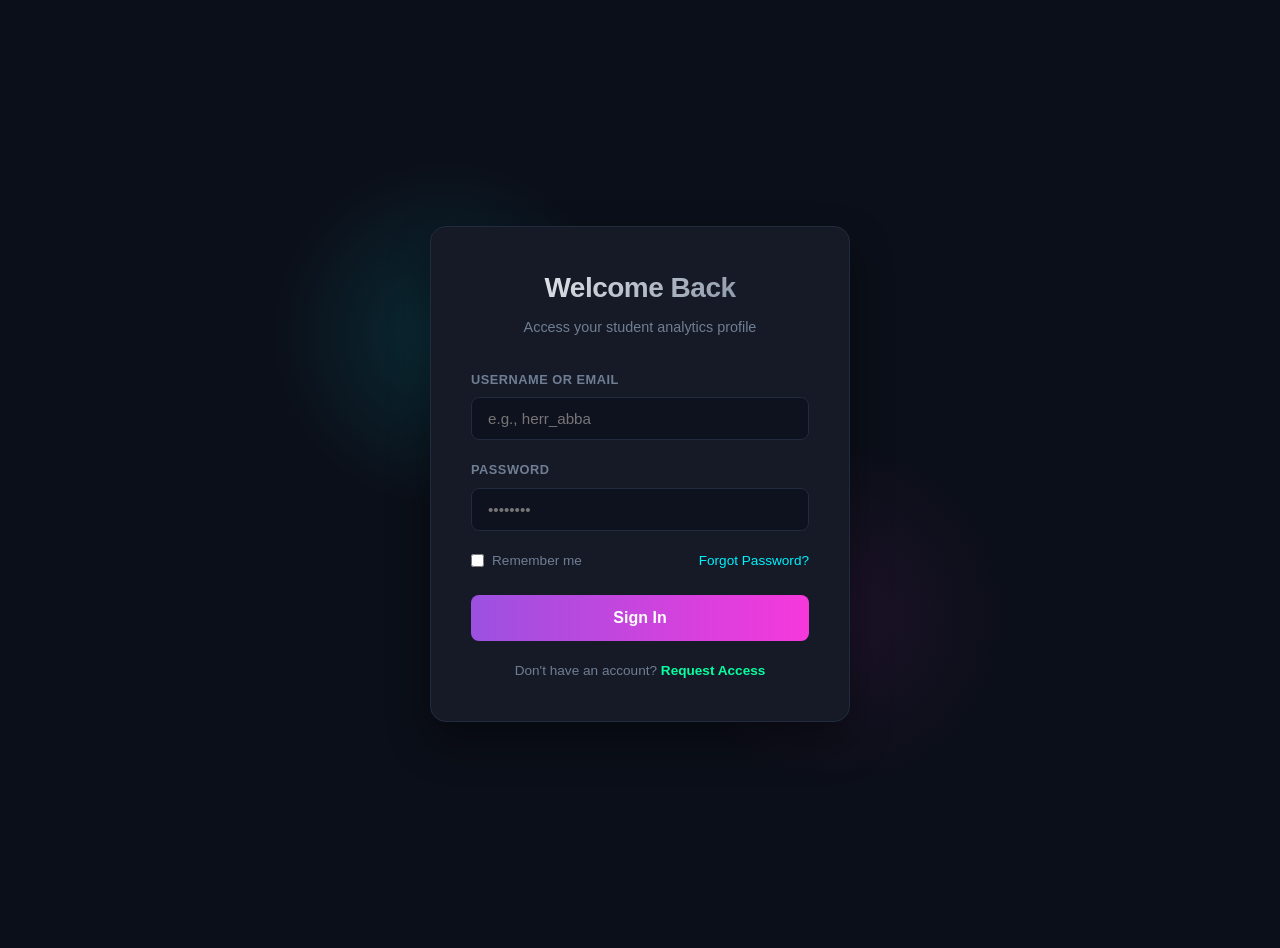
==== index.html @ 53e734bb "finish login" ====
<!DOCTYPE html>
<html lang="en">
<head>
    <meta charset="UTF-8">
    <meta name="viewport" content="width=device-width, initial-scale=1.0">
    <title>Student Portal - Login</title>
    <link rel="stylesheet" href="./style.css">
    <script type="module"     src="/js/render/login.js"    ></script>
</head>
<body class="ui-root">
    <div class="login-main-container">

    <div class="glow-bg cyan-glow"></div>
    <div class="glow-bg magenta-glow"></div>

    <div class="login-container">
        <div class="login-header">
            <h1>Welcome Back</h1>
            <p>Access your student analytics profile</p>
        </div>

        <form id="loginForm" action="#" method="POST">
            <div class="form-group">
                <label for="username">Username or Email</label>
                <input type="text" id="username" name="username" placeholder="e.g., herr_abba" required autocomplete="username">
            </div>

            <div class="form-group">
                <label for="password">Password</label>
                <input type="password" id="password" name="password" placeholder="••••••••" required autocomplete="current-password">
            </div>

            <div class="form-options">
                <label class="remember-me">
                    <input type="checkbox" name="remember">
                    <span>Remember me</span>
                </label>
                <a href="#" class="forgot-pass">Forgot Password?</a>
            </div>

            <button type="submit" class="btn-submit">Sign In</button>
        </form>

        <div class="login-footer">
            Don't have an account? <a href="#">Request Access</a>
        </div>
    </div>
    </div>


</body>
</html>
---- style.css ----
/* ==========================================================================
   1. VARIABLES & RESET
   ========================================================================== */
:root {
    --bg-main: #0b0f19;         /* Deep dark background */
    --bg-card: #151a26;         /* Slightly lighter obsidian for cards */
    --border-color: #222b3d;    /* Subtle borders separating elements */
    
    /* Neon Accents */
    --accent-cyan: #00f2fe;     /* Electric cyan */
    --accent-teal: #05ffa1;     /* Glowing teal/green */
    --accent-magenta: #f638dc;  /* Vibrant magenta */
    --accent-purple: #9b51e0;   /* Deep violet */
    --text-main: #ffffff;       /* Pure white headings */
    --text-muted: #707e94;      /* Gray text for descriptions/labels */
}

* {
    margin: 0;
    padding: 0;
    box-sizing: border-box;
}

body {
    font-family: 'Inter', -apple-system, BlinkMacSystemFont, "Segoe UI", Roboto, sans-serif;
    background-color: var(--bg-main);
    color: var(--text-main);
    padding: 24px;
    line-height: 1.5;
}

/* ==========================================================================
   2. DASHBOARD LAYOUT GRID
   ========================================================================== */
.dashboard-container {
    max-width: 1400px;
    margin: 0 auto;
    display: grid;
    grid-template-columns: repeat(12, 1fr);
    gap: 20px;
}

/* ==========================================================================
   3. CARD COMPONENT
   ========================================================================== */
.card {
    background-color: var(--bg-card);
    border: 1px solid var(--border-color);
    border-radius: 12px;
    padding: 20px;
    box-shadow: 0 8px 24px rgba(0, 0, 0, 0.2);
}

.card-title {
    font-size: 0.95rem;
    font-weight: 600;
    color: var(--text-main);
    margin-bottom: 15px;
}

/* ==========================================================================
   4. TOP METRICS / MINI CARDS
   ========================================================================== */
.metric-card {
    grid-column: span 3; /* 4 items across the top row */
}

@media (max-width: 900px) {
    .metric-card { grid-column: span 6; }
}
@media (max-width: 600px) {
    .metric-card { grid-column: span 12; }
}

.metric-value {
    font-size: 1.8rem;
    font-weight: 700;
    letter-spacing: -0.5px;
    margin-top: 5px;
}

.metric-trend {
    font-size: 0.8rem;
    font-weight: 500;
    margin-top: 4px;
}
.trend-up { color: var(--accent-teal); }
.trend-down { color: var(--accent-magenta); }

/* ==========================================================================
   5. PROGRESS BARS & CHARTS (SKILLS / PROJECTS)
   ========================================================================== */
.project-row {
    margin-bottom: 12px;
}

.project-info {
    display: flex;
    justify-content: space-between;
    font-size: 0.85rem;
    margin-bottom: 6px;
}

.project-name {
    color: var(--text-main);
    font-family: monospace; /* Kept for that slight coder feel */
}

.project-score {
    font-weight: 600;
}

/* Progress bar track */
.progress-bar-container {
    background-color: #1e2538;
    height: 8px;
    border-radius: 4px;
    overflow: hidden;
}

/* Progress bar fills with matching gradients */
.progress-fill {
    height: 100%;
    border-radius: 4px;
    transition: width 0.4s ease-in-out;
}

.fill-cyan { background: linear-gradient(90deg, #00c6ff, var(--accent-cyan)); }
.fill-teal { background: linear-gradient(90deg, #00b09b, var(--accent-teal)); }
.fill-magenta { background: linear-gradient(90deg, #960055, var(--accent-magenta)); }

/* ==========================================================================
   6. UTILITIES / BADGES
   ========================================================================== */
.badge {
    display: inline-block;
    padding: 4px 8px;
    border-radius: 6px;
    font-size: 0.75rem;
    font-weight: 600;
}

.badge-validated {
    background-color: rgba(5, 255, 161, 0.1);
    color: var(--accent-teal);
    border: 1px solid rgba(5, 255, 161, 0.2);
}

.badge-completed {
    background-color: rgba(0, 242, 254, 0.1);
    color: var(--accent-cyan);
    border: 1px solid rgba(0, 242, 254, 0.2);
}
/* ==========================================================================
   7. LOGIN PAGE SPECIFIC STYLES
   ========================================================================== */
.login-main-container {
    height: 100vh;
    display: flex;
    justify-content: center;
    align-items: center;
    overflow: hidden;
    position: relative;
    padding: 0;
}

/* Background Ambient Glows */
.glow-bg {
    position: absolute;
    width: 350px;
    height: 350px;
    z-index: 1;
    pointer-events: none;
}
.cyan-glow {
    background: radial-gradient(circle, rgba(0, 242, 254, 0.12) 0%, rgba(0,0,0,0) 70%);
    top: 15%;
    left: 20%;
}
.magenta-glow {
    background: radial-gradient(circle, rgba(246, 56, 220, 0.08) 0%, rgba(0,0,0,0) 70%);
    bottom: 15%;
    right: 20%;
}

/* Form Container Card */
.login-container {
    position: relative;
    z-index: 2;
    background-color: var(--bg-card);
    border: 1px solid var(--border-color);
    border-radius: 16px;
    padding: 40px;
    width: 100%;
    max-width: 420px;
    box-shadow: 0 20px 40px rgba(0, 0, 0, 0.4);
}

.login-header {
    text-align: center;
    margin-bottom: 32px;
}

.login-header h1 {
    font-size: 1.75rem;
    font-weight: 700;
    letter-spacing: -0.5px;
    margin-bottom: 8px;
    background: linear-gradient(135deg, #ffffff 0%, var(--text-muted) 100%);
    -webkit-background-clip: text;
    -webkit-text-fill-color: transparent;
}

.login-header p {
    color: var(--text-muted);
    font-size: 0.9rem;
}

/* Input Fields & Groups */
.form-group {
    margin-bottom: 20px;
}

.form-group label {
    display: block;
    font-size: 0.8rem;
    font-weight: 600;
    text-transform: uppercase;
    letter-spacing: 0.5px;
    color: var(--text-muted);
    margin-bottom: 8px;
}

.form-group input {
    width: 100%;
    background-color: #0e121f;
    border: 1px solid var(--border-color);
    border-radius: 8px;
    padding: 12px 16px;
    color: var(--text-main);
    font-size: 0.95rem;
    transition: all 0.3s ease;
}

.form-group input:focus {
    outline: none;
    border-color: var(--accent-cyan);
    box-shadow: 0 0 12px rgba(0, 242, 254, 0.2);
}

/* Extra Options */
.form-options {
    display: flex;
    justify-content: space-between;
    align-items: center;
    font-size: 0.85rem;
    margin-bottom: 24px;
}

.remember-me {
    display: flex;
    align-items: center;
    gap: 8px;
    color: var(--text-muted);
    cursor: pointer;
}

.remember-me input {
    accent-color: var(--accent-cyan);
}

.forgot-pass {
    color: var(--accent-cyan);
    text-decoration: none;
    transition: color 0.2s;
}

.forgot-pass:hover {
    color: #ffffff;
    text-shadow: 0 0 8px var(--accent-cyan);
}

/* Submit Action Button */
.btn-submit {
    width: 100%;
    background: linear-gradient(90deg, var(--accent-purple), var(--accent-magenta));
    border: none;
    border-radius: 8px;
    padding: 14px;
    color: #ffffff;
    font-size: 1rem;
    font-weight: 600;
    cursor: pointer;
    transition: transform 0.1s, box-shadow 0.3s;
    margin-bottom: 20px;
}

.btn-submit:hover {
    box-shadow: 0 0 20px rgba(246, 56, 220, 0.4);
    transform: translateY(-1px);
}

.btn-submit:active {
    transform: translateY(1px);
}

/* Footer Links */
.login-footer {
    text-align: center;
    font-size: 0.85rem;
    color: var(--text-muted);
}

.login-footer a {
    color: var(--accent-teal);
    text-decoration: none;
    font-weight: 600;
}

.login-footer a:hover {
    text-shadow: 0 0 8px var(--accent-teal);
}
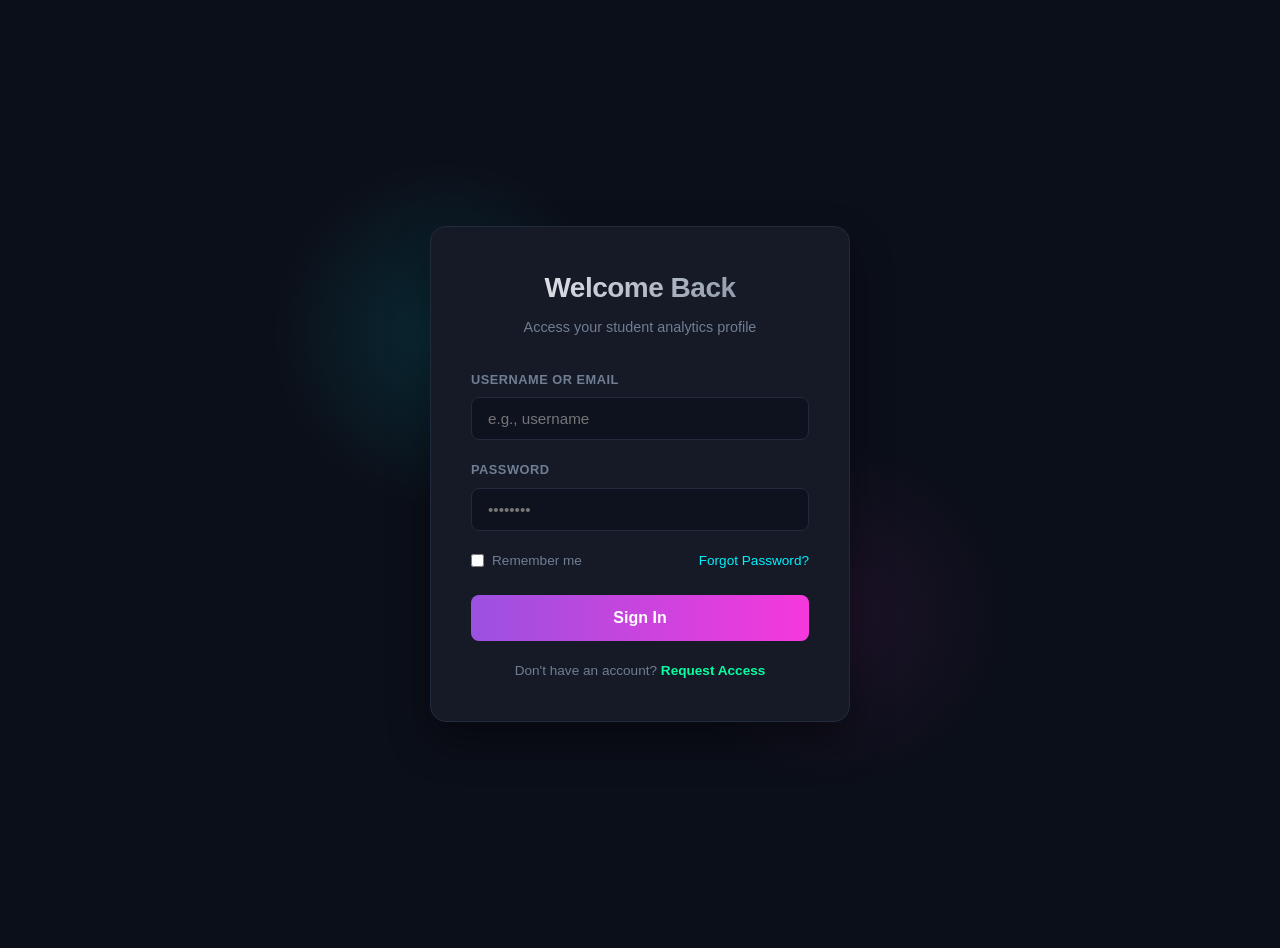
==== commit c95db93f: "add the overView section" ====
--- a/index.html
+++ b/index.html
@@ -3,50 +3,11 @@
 <head>
     <meta charset="UTF-8">
     <meta name="viewport" content="width=device-width, initial-scale=1.0">
-    <title>Student Portal - Login</title>
+    <title>Zone01- Profile</title>
     <link rel="stylesheet" href="./style.css">
-    <script type="module"     src="/js/render/login.js"    ></script>
+    <script type="module"  src="/js/main.js"    ></script>
 </head>
 <body class="ui-root">
-    <div class="login-main-container">
-
-    <div class="glow-bg cyan-glow"></div>
-    <div class="glow-bg magenta-glow"></div>
-
-    <div class="login-container">
-        <div class="login-header">
-            <h1>Welcome Back</h1>
-            <p>Access your student analytics profile</p>
-        </div>
-
-        <form id="loginForm" action="#" method="POST">
-            <div class="form-group">
-                <label for="username">Username or Email</label>
-                <input type="text" id="username" name="username" placeholder="e.g., herr_abba" required autocomplete="username">
-            </div>
-
-            <div class="form-group">
-                <label for="password">Password</label>
-                <input type="password" id="password" name="password" placeholder="••••••••" required autocomplete="current-password">
-            </div>
-
-            <div class="form-options">
-                <label class="remember-me">
-                    <input type="checkbox" name="remember">
-                    <span>Remember me</span>
-                </label>
-                <a href="#" class="forgot-pass">Forgot Password?</a>
-            </div>
-
-            <button type="submit" class="btn-submit">Sign In</button>
-        </form>
-
-        <div class="login-footer">
-            Don't have an account? <a href="#">Request Access</a>
-        </div>
-    </div>
-    </div>
-
-
+  
 </body>
 </html>
--- a/style.css
+++ b/style.css
@@ -319,4 +319,382 @@
 
 .login-footer a:hover {
     text-shadow: 0 0 8px var(--accent-teal);
+}
+/* ==========================================================================
+   HEADER
+   ========================================================================== */
+
+.dashboard-header {
+    position: relative;
+    overflow: hidden;
+
+    display: flex;
+    justify-content: space-between;
+    align-items: center;
+
+    background: rgba(21, 26, 38, 0.9);
+    border: 1px solid var(--border-color);
+    border-radius: 16px;
+
+    padding: 20px 28px;
+    margin-bottom: 24px;
+
+    backdrop-filter: blur(12px);
+    box-shadow:
+        0 10px 30px rgba(0,0,0,0.3),
+        inset 0 1px 0 rgba(255,255,255,0.03);
+}
+
+.header-glow {
+    position: absolute;
+    inset: 0;
+    pointer-events: none;
+    background:
+        radial-gradient(circle at 15% 50%,
+        rgba(0,242,254,0.08) 0%,
+        transparent 40%),
+        radial-gradient(circle at 85% 50%,
+        rgba(246,56,220,0.08) 0%,
+        transparent 40%);
+}
+
+.header-left,
+.header-right {
+    display: flex;
+    align-items: center;
+    gap: 18px;
+    z-index: 2;
+}
+
+.avatar-wrapper {
+    width: 58px;
+    height: 58px;
+    border-radius: 16px;
+    overflow: hidden;
+
+    border: 2px solid rgba(0,242,254,0.3);
+
+    box-shadow:
+        0 0 20px rgba(0,242,254,0.2),
+        0 0 35px rgba(155,81,224,0.15);
+
+    flex-shrink: 0;
+}
+
+.header-avatar {
+    width: 100%;
+    height: 100%;
+    object-fit: cover;
+    display: block;
+}
+
+.welcome-section h2 {
+    font-size: 1.35rem;
+    font-weight: 700;
+    margin-bottom: 2px;
+}
+
+.username {
+    background: linear-gradient(
+        90deg,
+        var(--accent-cyan),
+        var(--accent-teal)
+    );
+
+    -webkit-background-clip: text;
+    -webkit-text-fill-color: transparent;
+}
+
+.welcome-section p {
+    color: var(--text-muted);
+    font-size: 0.9rem;
+}
+
+.progress-chip {
+    display: flex;
+    align-items: center;
+    gap: 10px;
+
+    padding: 10px 14px;
+
+    border-radius: 10px;
+
+    background: rgba(0,242,254,0.08);
+    border: 1px solid rgba(0,242,254,0.15);
+
+    color: var(--accent-cyan);
+    font-size: 0.85rem;
+    font-weight: 600;
+}
+
+.progress-dot {
+    width: 8px;
+    height: 8px;
+    border-radius: 50%;
+
+    background: var(--accent-teal);
+
+    box-shadow:
+        0 0 10px var(--accent-teal),
+        0 0 20px var(--accent-teal);
+
+    animation: pulse-dot 2s infinite;
+}
+
+.logout-btn {
+    border: none;
+    cursor: pointer;
+
+    padding: 11px 18px;
+    border-radius: 10px;
+
+    color: white;
+    font-weight: 600;
+
+    background: linear-gradient(
+        90deg,
+        var(--accent-purple),
+        var(--accent-magenta)
+    );
+
+    transition: all 0.25s ease;
+}
+
+.logout-btn:hover {
+    transform: translateY(-2px);
+
+    box-shadow:
+        0 0 15px rgba(246,56,220,0.35),
+        0 0 30px rgba(246,56,220,0.2);
+}
+
+@keyframes pulse-dot {
+    0%,100% {
+        opacity: 1;
+        transform: scale(1);
+    }
+    50% {
+        opacity: .6;
+        transform: scale(1.3);
+    }
+}
+
+@media (max-width: 768px) {
+    .dashboard-header {
+        flex-direction: column;
+        align-items: flex-start;
+        gap: 18px;
+    }
+
+    .header-right {
+        width: 100%;
+        justify-content: space-between;
+    }
+}
+/* ==========================================================================
+   NO DATA / NETWORK ERROR PAGE
+   ========================================================================== */
+
+.no-data-container {
+    min-height: 100vh;
+    display: flex;
+    justify-content: center;
+    align-items: center;
+    position: relative;
+    overflow: hidden;
+}
+
+/* Background Glow Effects */
+.no-data-container::before {
+    content: "";
+    position: absolute;
+    width: 350px;
+    height: 350px;
+    top: 10%;
+    left: 15%;
+
+    background: radial-gradient(
+        circle,
+        rgba(0,242,254,0.12) 0%,
+        transparent 70%
+    );
+}
+
+.no-data-container::after {
+    content: "";
+    position: absolute;
+    width: 350px;
+    height: 350px;
+    bottom: 10%;
+    right: 15%;
+
+    background: radial-gradient(
+        circle,
+        rgba(246,56,220,0.12) 0%,
+        transparent 70%
+    );
+}
+
+.no-data-card {
+    position: relative;
+    z-index: 2;
+
+    max-width: 520px;
+    width: 100%;
+
+    text-align: center;
+
+    background: var(--bg-card);
+    border: 1px solid var(--border-color);
+
+    border-radius: 20px;
+    padding: 50px 40px;
+
+    box-shadow:
+        0 20px 40px rgba(0,0,0,0.4),
+        0 0 30px rgba(0,242,254,0.05);
+}
+
+.no-data-icon {
+    width: 90px;
+    height: 90px;
+
+    margin: 0 auto 24px;
+
+    display: flex;
+    align-items: center;
+    justify-content: center;
+
+    font-size: 2.5rem;
+
+    border-radius: 50%;
+
+    background: linear-gradient(
+        135deg,
+        rgba(0,242,254,0.15),
+        rgba(155,81,224,0.15)
+    );
+
+    border: 1px solid rgba(0,242,254,0.2);
+
+    box-shadow:
+        0 0 20px rgba(0,242,254,0.15),
+        0 0 35px rgba(155,81,224,0.12);
+}
+
+.no-data-card h2 {
+    font-size: 2rem;
+    margin-bottom: 12px;
+
+    background: linear-gradient(
+        90deg,
+        var(--accent-cyan),
+        var(--accent-teal)
+    );
+
+    -webkit-background-clip: text;
+    -webkit-text-fill-color: transparent;
+}
+
+.no-data-card p {
+    color: var(--text-muted);
+    font-size: 1rem;
+    line-height: 1.7;
+    margin-bottom: 30px;
+}
+
+.retry-btn {
+    border: none;
+    cursor: pointer;
+
+    padding: 14px 28px;
+    border-radius: 10px;
+
+    font-size: 0.95rem;
+    font-weight: 600;
+    color: white;
+
+    background: linear-gradient(
+        90deg,
+        var(--accent-purple),
+        var(--accent-magenta)
+    );
+
+    transition: all 0.25s ease;
+}
+
+.retry-btn:hover {
+    transform: translateY(-2px);
+
+    box-shadow:
+        0 0 15px rgba(246,56,220,0.35),
+        0 0 30px rgba(246,56,220,0.2);
+}
+
+.retry-btn:active {
+    transform: translateY(1px);
+}
+
+@media (max-width: 600px) {
+    .no-data-card {
+        padding: 40px 24px;
+    }
+
+    .no-data-card h2 {
+        font-size: 1.6rem;
+    }
+
+    .no-data-icon {
+        width: 75px;
+        height: 75px;
+        font-size: 2rem;
+    }
+}
+
+
+
+.dashboard-container {
+  display: flex;
+  gap: 20px;
+  flex-wrap: wrap;
+  justify-content: center;
+  align-items: center;
+}
+
+.card {
+  background: #141a2a;
+  border-radius: 16px;
+  padding: 20px;
+  color: white;
+}
+
+.metric-card {
+  width: 220px;
+  display: flex;
+  flex-direction: column;
+  align-items: center;
+  justify-content: center;
+  text-align: center;
+}
+
+.card-title {
+  font-size: 14px;
+  opacity: 0.7;
+  margin-bottom: 10px;
+}
+
+.metric-value {
+  font-size: 28px;
+  font-weight: 700;
+}
+
+/* 🔥 BIG CENTER STATS */
+.big-metric {
+  width: 260px;
+  height: 160px;
+}
+
+.big-value {
+  font-size: 48px;
+  font-weight: 800;
 }
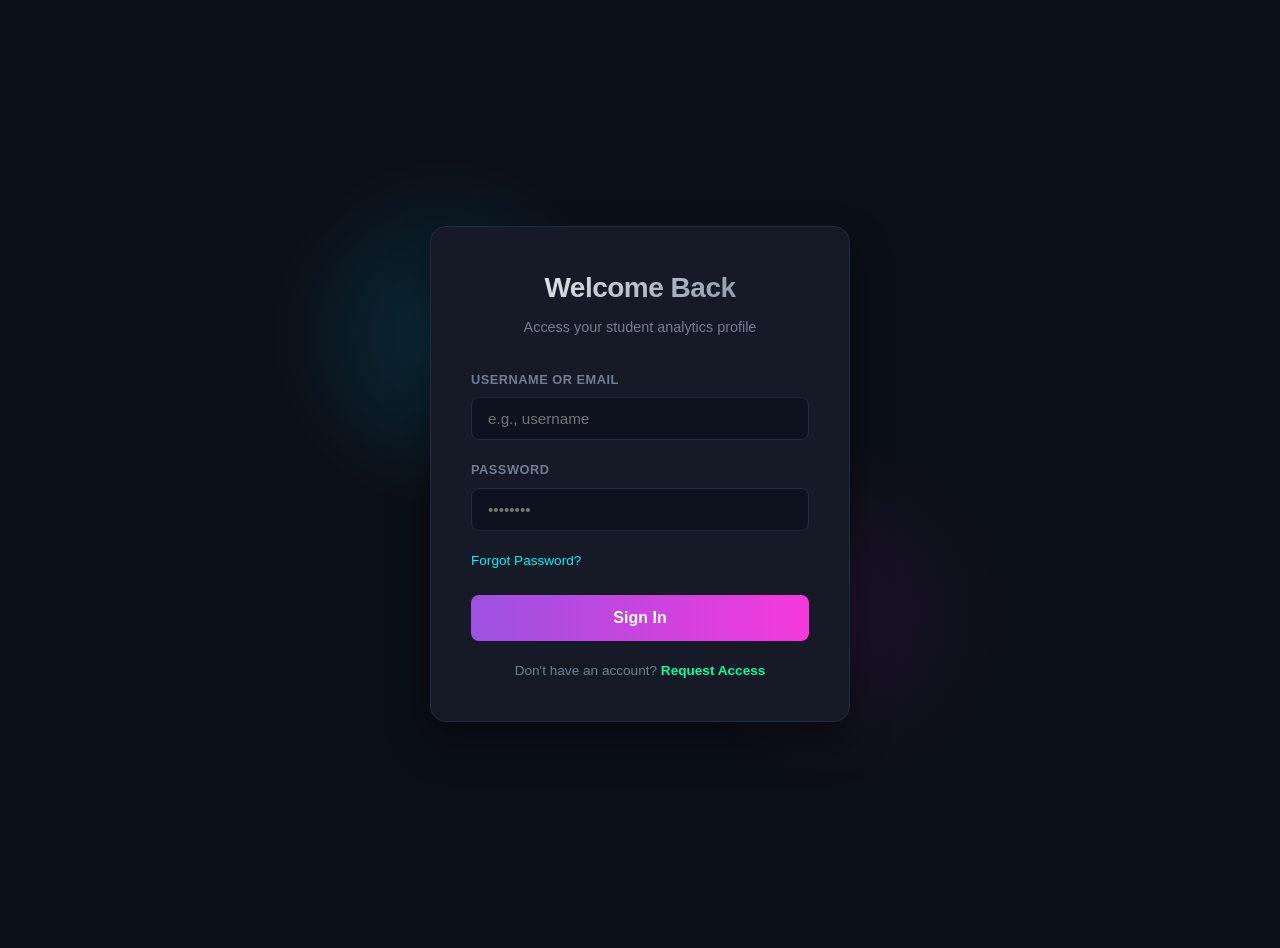
==== commit 87913094: "start up UI" ====
--- a/index.html
+++ b/index.html
@@ -4,10 +4,12 @@
     <meta charset="UTF-8">
     <meta name="viewport" content="width=device-width, initial-scale=1.0">
     <title>Zone01- Profile</title>
+    
     <link rel="stylesheet" href="./style.css">
     <script type="module"  src="/js/main.js"    ></script>
 </head>
-<body class="ui-root">
-  
+<body >
+    <div class="ui-root"></div>
+  <div class="toast-container"></div>
 </body>
 </html>
--- a/style.css
+++ b/style.css
@@ -1,18 +1,29 @@
 /* ==========================================================================
-   1. VARIABLES & RESET
+   1. DESIGN TOKENS & RESETS
    ========================================================================== */
 :root {
-    --bg-main: #0b0f19;         /* Deep dark background */
-    --bg-card: #151a26;         /* Slightly lighter obsidian for cards */
-    --border-color: #222b3d;    /* Subtle borders separating elements */
+    /* Color Palette */
+    --bg-main: #0b0f19;
+    --bg-card: #151a26;
+    --bg-input: #0e121f;
+    --bg-track: #1e2538;
+    --border-color: #222b3d;
     
     /* Neon Accents */
-    --accent-cyan: #00f2fe;     /* Electric cyan */
-    --accent-teal: #05ffa1;     /* Glowing teal/green */
-    --accent-magenta: #f638dc;  /* Vibrant magenta */
-    --accent-purple: #9b51e0;   /* Deep violet */
-    --text-main: #ffffff;       /* Pure white headings */
-    --text-muted: #707e94;      /* Gray text for descriptions/labels */
+    --accent-cyan: #00f2fe;
+    --accent-teal: #05ffa1;
+    --accent-magenta: #f638dc;
+    --accent-purple: #9b51e0;
+    
+    /* Typography Colors */
+    --text-main: #ffffff;
+    --text-muted: #707e94;
+    
+    /* Shadows & Timing */
+    --shadow-main: 0 8px 24px rgba(0, 0, 0, 0.2);
+    --shadow-glow: 0 20px 40px rgba(0, 0, 0, 0.4);
+    --transition-fast: 0.2s ease;
+    --transition-smooth: 0.3s cubic-bezier(0.4, 0, 0.2, 1);
 }
 
 * {
@@ -30,7 +41,7 @@
 }
 
 /* ==========================================================================
-   2. DASHBOARD LAYOUT GRID
+   2. LAYOUT ENGINE (CSS GRID)
    ========================================================================== */
 .dashboard-container {
     max-width: 1400px;
@@ -38,57 +49,109 @@
     display: grid;
     grid-template-columns: repeat(12, 1fr);
     gap: 20px;
-}
-
-/* ==========================================================================
-   3. CARD COMPONENT
+    width: 100%;
+}
+
+/* ==========================================================================
+   3. BASE CARD COMPONENT
    ========================================================================== */
 .card {
     background-color: var(--bg-card);
     border: 1px solid var(--border-color);
-    border-radius: 12px;
+    border-radius: 16px;
     padding: 20px;
-    box-shadow: 0 8px 24px rgba(0, 0, 0, 0.2);
+    box-shadow: var(--shadow-main);
+    color: var(--text-main);
+    transition: transform var(--transition-fast), box-shadow var(--transition-fast);
 }
 
 .card-title {
-    font-size: 0.95rem;
-    font-weight: 600;
-    color: var(--text-main);
+    font-size: 0.9rem;
+    font-weight: 600;
+    color: var(--text-muted);
+    letter-spacing: 0.5px;
+    text-transform: uppercase;
     margin-bottom: 15px;
 }
 
 /* ==========================================================================
-   4. TOP METRICS / MINI CARDS
+   4. METRIC CARDS & DATA DISPLAYS
    ========================================================================== */
 .metric-card {
-    grid-column: span 3; /* 4 items across the top row */
-}
-
-@media (max-width: 900px) {
-    .metric-card { grid-column: span 6; }
-}
-@media (max-width: 600px) {
-    .metric-card { grid-column: span 12; }
+    grid-column: span 3;
+    display: flex;
+    flex-direction: column;
+    align-items: center;
+    justify-content: center;
+    text-align: center;
 }
 
 .metric-value {
     font-size: 1.8rem;
     font-weight: 700;
     letter-spacing: -0.5px;
-    margin-top: 5px;
+}
+
+/* Featured Oversized Center Statistics */
+.big-metric {
+    grid-column: span 4;
+    min-height: 180px;
+}
+
+.big-value {
+    font-size: 3rem;
+    font-weight: 800;
+}
+
+/* Audit Charts & Visual Offsets */
+.chart-metric {
+    grid-column: span 4;
+}
+
+.chart-wrapper {
+    margin: 15px 0;
+    display: flex;
+    justify-content: center;
+    align-items: center;
+}
+
+.svg-label {
+    font-size: 11px;
+    fill: var(--text-muted);
+    font-weight: 600;
+    letter-spacing: 0.5px;
+    text-transform: uppercase;
+}
+
+.svg-value {
+    font-size: 20px;
+    fill: var(--text-main);
+    font-weight: 700;
 }
 
 .metric-trend {
+    display: flex;
+    flex-direction: column;
+    gap: 6px;
+    width: 100%;
+    margin-top: 10px;
+    padding-top: 10px;
     font-size: 0.8rem;
     font-weight: 500;
-    margin-top: 4px;
-}
+    border-top: 1px solid var(--border-color);
+}
+
+.metric-trend span {
+    display: flex;
+    align-items: center;
+    gap: 6px;
+}
+
 .trend-up { color: var(--accent-teal); }
 .trend-down { color: var(--accent-magenta); }
 
 /* ==========================================================================
-   5. PROGRESS BARS & CHARTS (SKILLS / PROJECTS)
+   5. PROGRESS BARS & RADAR GRAPH CONTAINERS
    ========================================================================== */
 .project-row {
     margin-bottom: 12px;
@@ -103,22 +166,20 @@
 
 .project-name {
     color: var(--text-main);
-    font-family: monospace; /* Kept for that slight coder feel */
+    font-family: monospace;
 }
 
 .project-score {
     font-weight: 600;
 }
 
-/* Progress bar track */
 .progress-bar-container {
-    background-color: #1e2538;
+    background-color: var(--bg-track);
     height: 8px;
     border-radius: 4px;
     overflow: hidden;
 }
 
-/* Progress bar fills with matching gradients */
 .progress-fill {
     height: 100%;
     border-radius: 4px;
@@ -129,30 +190,150 @@
 .fill-teal { background: linear-gradient(90deg, #00b09b, var(--accent-teal)); }
 .fill-magenta { background: linear-gradient(90deg, #960055, var(--accent-magenta)); }
 
-/* ==========================================================================
-   6. UTILITIES / BADGES
-   ========================================================================== */
-.badge {
-    display: inline-block;
-    padding: 4px 8px;
-    border-radius: 6px;
-    font-size: 0.75rem;
-    font-weight: 600;
-}
-
-.badge-validated {
-    background-color: rgba(5, 255, 161, 0.1);
-    color: var(--accent-teal);
-    border: 1px solid rgba(5, 255, 161, 0.2);
-}
-
-.badge-completed {
-    background-color: rgba(0, 242, 254, 0.1);
+/* Radar Modules Layout */
+#skillsRadarContainer {
+    grid-column: span 12;
+    display: flex;
+    gap: 20px;
+    flex-wrap: wrap;
+    justify-content: center;
+    width: 100%;
+    margin-top: 10px;
+}
+
+.radar-wrapper-card, 
+.radar-card {
+    flex: 1;
+    min-width: 320px;
+    max-width: 540px;
+    display: flex;
+    flex-direction: column;
+    align-items: center;
+    justify-content: center;
+    min-height: 380px;
+}
+
+.radar-svg-holder {
+    width: 100%;
+    max-width: 360px;
+    height: auto;
+    padding: 10px;
+    margin-top: 5px;
+}
+
+.timeline-chart-card, 
+.projects-list-card {
+    min-height: 360px;
+}
+
+/* ==========================================================================
+   6. GLOBAL APPLICATION HEADER
+   ========================================================================== */
+.dashboard-header {
+    position: relative;
+    overflow: hidden;
+    display: flex;
+    justify-content: space-between;
+    align-items: center;
+    background: rgba(21, 26, 38, 0.9);
+    border: 1px solid var(--border-color);
+    border-radius: 16px;
+    padding: 20px 28px;
+    margin-bottom: 24px;
+    backdrop-filter: blur(12px);
+    box-shadow: 0 10px 30px rgba(0,0,0,0.3), inset 0 1px 0 rgba(255,255,255,0.03);
+}
+
+.header-glow {
+    position: absolute;
+    inset: 0;
+    pointer-events: none;
+    background: radial-gradient(circle at 15% 50%, rgba(0,242,254,0.08) 0%, transparent 40%),
+                radial-gradient(circle at 85% 50%, rgba(246,56,220,0.08) 0%, transparent 40%);
+}
+
+.header-left,
+.header-right {
+    display: flex;
+    align-items: center;
+    gap: 18px;
+    z-index: 2;
+}
+
+.avatar-wrapper {
+    width: 58px;
+    height: 58px;
+    border-radius: 16px;
+    overflow: hidden;
+    border: 2px solid rgba(0,242,254,0.3);
+    box-shadow: 0 0 20px rgba(0,242,254,0.2), 0 0 35px rgba(155,81,224,0.15);
+    flex-shrink: 0;
+}
+
+.header-avatar {
+    width: 100%;
+    height: 100%;
+    object-fit: cover;
+    display: block;
+}
+
+.welcome-section h2 {
+    font-size: 1.35rem;
+    font-weight: 700;
+    margin-bottom: 2px;
+}
+
+.username {
+    background: linear-gradient(90deg, var(--accent-cyan), var(--accent-teal));
+    -webkit-background-clip: text;
+    -webkit-text-fill-color: transparent;
+}
+
+.welcome-section p {
+    color: var(--text-muted);
+    font-size: 0.9rem;
+}
+
+.progress-chip {
+    display: flex;
+    align-items: center;
+    gap: 10px;
+    padding: 10px 14px;
+    border-radius: 10px;
+    background: rgba(0,242,254,0.08);
+    border: 1px solid rgba(0,242,254,0.15);
     color: var(--accent-cyan);
-    border: 1px solid rgba(0, 242, 254, 0.2);
-}
-/* ==========================================================================
-   7. LOGIN PAGE SPECIFIC STYLES
+    font-size: 0.85rem;
+    font-weight: 600;
+}
+
+.progress-dot {
+    width: 8px;
+    height: 8px;
+    border-radius: 50%;
+    background: var(--accent-teal);
+    box-shadow: 0 0 10px var(--accent-teal), 0 0 20px var(--accent-teal);
+    animation: pulse-dot 2s infinite;
+}
+
+.logout-btn {
+    border: none;
+    cursor: pointer;
+    padding: 11px 18px;
+    border-radius: 10px;
+    color: white;
+    font-weight: 600;
+    background: linear-gradient(90deg, var(--accent-purple), var(--accent-magenta));
+    transition: transform var(--transition-fast), box-shadow var(--transition-fast);
+}
+
+.logout-btn:hover {
+    transform: translateY(-2px);
+    box-shadow: 0 0 15px rgba(246,56,220,0.35), 0 0 30px rgba(246,56,220,0.2);
+}
+
+/* ==========================================================================
+   7. GATEWAY AUTHENTICATION / LOGIN PAGE
    ========================================================================== */
 .login-main-container {
     height: 100vh;
@@ -164,7 +345,6 @@
     padding: 0;
 }
 
-/* Background Ambient Glows */
 .glow-bg {
     position: absolute;
     width: 350px;
@@ -172,18 +352,19 @@
     z-index: 1;
     pointer-events: none;
 }
+
 .cyan-glow {
     background: radial-gradient(circle, rgba(0, 242, 254, 0.12) 0%, rgba(0,0,0,0) 70%);
     top: 15%;
     left: 20%;
 }
+
 .magenta-glow {
     background: radial-gradient(circle, rgba(246, 56, 220, 0.08) 0%, rgba(0,0,0,0) 70%);
     bottom: 15%;
     right: 20%;
 }
 
-/* Form Container Card */
 .login-container {
     position: relative;
     z-index: 2;
@@ -193,7 +374,7 @@
     padding: 40px;
     width: 100%;
     max-width: 420px;
-    box-shadow: 0 20px 40px rgba(0, 0, 0, 0.4);
+    box-shadow: var(--shadow-glow);
 }
 
 .login-header {
@@ -216,7 +397,6 @@
     font-size: 0.9rem;
 }
 
-/* Input Fields & Groups */
 .form-group {
     margin-bottom: 20px;
 }
@@ -233,13 +413,13 @@
 
 .form-group input {
     width: 100%;
-    background-color: #0e121f;
+    background-color: var(--bg-input);
     border: 1px solid var(--border-color);
     border-radius: 8px;
     padding: 12px 16px;
     color: var(--text-main);
     font-size: 0.95rem;
-    transition: all 0.3s ease;
+    transition: border var(--transition-smooth), box-shadow var(--transition-smooth);
 }
 
 .form-group input:focus {
@@ -248,7 +428,6 @@
     box-shadow: 0 0 12px rgba(0, 242, 254, 0.2);
 }
 
-/* Extra Options */
 .form-options {
     display: flex;
     justify-content: space-between;
@@ -272,7 +451,7 @@
 .forgot-pass {
     color: var(--accent-cyan);
     text-decoration: none;
-    transition: color 0.2s;
+    transition: color var(--transition-fast);
 }
 
 .forgot-pass:hover {
@@ -280,7 +459,6 @@
     text-shadow: 0 0 8px var(--accent-cyan);
 }
 
-/* Submit Action Button */
 .btn-submit {
     width: 100%;
     background: linear-gradient(90deg, var(--accent-purple), var(--accent-magenta));
@@ -291,7 +469,7 @@
     font-size: 1rem;
     font-weight: 600;
     cursor: pointer;
-    transition: transform 0.1s, box-shadow 0.3s;
+    transition: transform 0.1s, box-shadow var(--transition-smooth);
     margin-bottom: 20px;
 }
 
@@ -304,7 +482,6 @@
     transform: translateY(1px);
 }
 
-/* Footer Links */
 .login-footer {
     text-align: center;
     font-size: 0.85rem;
@@ -320,162 +497,148 @@
 .login-footer a:hover {
     text-shadow: 0 0 8px var(--accent-teal);
 }
-/* ==========================================================================
-   HEADER
-   ========================================================================== */
-
-.dashboard-header {
+
+/* ==========================================================================
+   8. EXCEPTIONS / NO DATA ERRORS
+   ========================================================================== */
+.no-data-container {
+    min-height: 100vh;
+    display: flex;
+    justify-content: center;
+    align-items: center;
     position: relative;
     overflow: hidden;
-
-    display: flex;
-    justify-content: space-between;
-    align-items: center;
-
-    background: rgba(21, 26, 38, 0.9);
+}
+
+.no-data-container::before,
+.no-data-container::after {
+    content: "";
+    position: absolute;
+    width: 350px;
+    height: 350px;
+    background: radial-gradient(circle, rgba(0,242,254,0.12) 0%, transparent 70%);
+    pointer-events: none;
+}
+.no-data-container::before { top: 10%; left: 15%; }
+.no-data-container::after { 
+    bottom: 10%; right: 15%; 
+    background: radial-gradient(circle, rgba(246,56,220,0.12) 0%, transparent 70%);
+}
+
+.no-data-card {
+    position: relative;
+    z-index: 2;
+    max-width: 520px;
+    width: 100%;
+    text-align: center;
+    background: var(--bg-card);
     border: 1px solid var(--border-color);
-    border-radius: 16px;
-
-    padding: 20px 28px;
-    margin-bottom: 24px;
-
-    backdrop-filter: blur(12px);
-    box-shadow:
-        0 10px 30px rgba(0,0,0,0.3),
-        inset 0 1px 0 rgba(255,255,255,0.03);
-}
-
-.header-glow {
-    position: absolute;
-    inset: 0;
-    pointer-events: none;
-    background:
-        radial-gradient(circle at 15% 50%,
-        rgba(0,242,254,0.08) 0%,
-        transparent 40%),
-        radial-gradient(circle at 85% 50%,
-        rgba(246,56,220,0.08) 0%,
-        transparent 40%);
-}
-
-.header-left,
-.header-right {
-    display: flex;
-    align-items: center;
-    gap: 18px;
-    z-index: 2;
-}
-
-.avatar-wrapper {
-    width: 58px;
-    height: 58px;
-    border-radius: 16px;
-    overflow: hidden;
-
-    border: 2px solid rgba(0,242,254,0.3);
-
-    box-shadow:
-        0 0 20px rgba(0,242,254,0.2),
-        0 0 35px rgba(155,81,224,0.15);
-
-    flex-shrink: 0;
-}
-
-.header-avatar {
-    width: 100%;
-    height: 100%;
-    object-fit: cover;
-    display: block;
-}
-
-.welcome-section h2 {
-    font-size: 1.35rem;
-    font-weight: 700;
-    margin-bottom: 2px;
-}
-
-.username {
-    background: linear-gradient(
-        90deg,
-        var(--accent-cyan),
-        var(--accent-teal)
-    );
-
+    border-radius: 20px;
+    padding: 50px 40px;
+    box-shadow: var(--shadow-glow), 0 0 30px rgba(0,242,254,0.05);
+}
+
+.no-data-icon {
+    width: 90px;
+    height: 90px;
+    margin: 0 auto 24px;
+    display: flex;
+    align-items: center;
+    justify-content: center;
+    font-size: 2.5rem;
+    border-radius: 50%;
+    background: linear-gradient(135deg, rgba(0,242,254,0.15), rgba(155,81,224,0.15));
+    border: 1px solid rgba(0,242,254,0.2);
+    box-shadow: 0 0 20px rgba(0,242,254,0.15), 0 0 35px rgba(155,81,224,0.12);
+}
+
+.no-data-card h2 {
+    font-size: 2rem;
+    margin-bottom: 12px;
+    background: linear-gradient(90deg, var(--accent-cyan), var(--accent-teal));
     -webkit-background-clip: text;
     -webkit-text-fill-color: transparent;
 }
 
-.welcome-section p {
+.no-data-card p {
     color: var(--text-muted);
-    font-size: 0.9rem;
-}
-
-.progress-chip {
-    display: flex;
-    align-items: center;
-    gap: 10px;
-
-    padding: 10px 14px;
-
-    border-radius: 10px;
-
-    background: rgba(0,242,254,0.08);
-    border: 1px solid rgba(0,242,254,0.15);
-
-    color: var(--accent-cyan);
-    font-size: 0.85rem;
-    font-weight: 600;
-}
-
-.progress-dot {
-    width: 8px;
-    height: 8px;
-    border-radius: 50%;
-
-    background: var(--accent-teal);
-
-    box-shadow:
-        0 0 10px var(--accent-teal),
-        0 0 20px var(--accent-teal);
-
-    animation: pulse-dot 2s infinite;
-}
-
-.logout-btn {
+    font-size: 1rem;
+    line-height: 1.7;
+    margin-bottom: 30px;
+}
+
+.retry-btn {
     border: none;
     cursor: pointer;
-
-    padding: 11px 18px;
+    padding: 14px 28px;
     border-radius: 10px;
-
+    font-size: 0.95rem;
+    font-weight: 600;
     color: white;
-    font-weight: 600;
-
-    background: linear-gradient(
-        90deg,
-        var(--accent-purple),
-        var(--accent-magenta)
-    );
-
-    transition: all 0.25s ease;
-}
-
-.logout-btn:hover {
+    background: linear-gradient(90deg, var(--accent-purple), var(--accent-magenta));
+    transition: transform var(--transition-fast), box-shadow var(--transition-fast);
+}
+
+.retry-btn:hover {
     transform: translateY(-2px);
-
-    box-shadow:
-        0 0 15px rgba(246,56,220,0.35),
-        0 0 30px rgba(246,56,220,0.2);
-}
+    box-shadow: 0 0 15px rgba(246,56,220,0.35), 0 0 30px rgba(246,56,220,0.2);
+}
+
+.retry-btn:active { transform: translateY(1px); }
+
+/* ==========================================================================
+   9. UTILITIES / ANIMATIONS / CUSTOM SCROLLBARS
+   ========================================================================== */
+.badge {
+    display: inline-block;
+    padding: 4px 8px;
+    border-radius: 6px;
+    font-size: 0.75rem;
+    font-weight: 600;
+}
+
+.badge-validated {
+    background-color: rgba(5, 255, 161, 0.1);
+    color: var(--accent-teal);
+    border: 1px solid rgba(5, 255, 161, 0.2);
+}
+
+.badge-completed {
+    background-color: rgba(0, 242, 254, 0.1);
+    color: var(--accent-cyan);
+    border: 1px solid rgba(0, 242, 254, 0.2);
+}
+
+.projects-scroll-container::-webkit-scrollbar { width: 6px; }
+.projects-scroll-container::-webkit-scrollbar-track { background: rgba(255, 255, 255, 0.02); border-radius: 4px; }
+.projects-scroll-container::-webkit-scrollbar-thumb { background: var(--border-color); border-radius: 4px; }
+.projects-scroll-container::-webkit-scrollbar-thumb:hover { background: var(--text-muted); }
+
+.in-progress-pulse { animation: inline-pulse 2s infinite ease-in-out; }
 
 @keyframes pulse-dot {
-    0%,100% {
-        opacity: 1;
-        transform: scale(1);
-    }
-    50% {
-        opacity: .6;
-        transform: scale(1.3);
+    0%, 100% { opacity: 1; transform: scale(1); }
+    50% { opacity: .6; transform: scale(1.3); }
+}
+
+@keyframes inline-pulse {
+    0%, 100% { opacity: 1; box-shadow: 0 0 4px rgba(155, 81, 224, 0.2); }
+    50% { opacity: 0.6; box-shadow: 0 0 12px rgba(155, 81, 224, 0.5); }
+}
+
+/* ==========================================================================
+   10. MEDIA BREAKPOINT MATRIX (UNIFIED RESPONSIVENESS)
+   ========================================================================== */
+@media (max-width: 1024px) {
+    .metric-card { grid-column: span 6; }
+    .big-metric, .chart-metric { grid-column: span 6; }
+    .radar-card { grid-column: span 12; }
+}
+
+@media (max-width: 960px) {
+    .timeline-chart-card, 
+    .projects-list-card {
+        grid-column: span 12 !important;
     }
 }
 
@@ -485,216 +648,122 @@
         align-items: flex-start;
         gap: 18px;
     }
-
     .header-right {
         width: 100%;
         justify-content: space-between;
     }
 }
-/* ==========================================================================
-   NO DATA / NETWORK ERROR PAGE
-   ========================================================================== */
-
-.no-data-container {
-    min-height: 100vh;
-    display: flex;
-    justify-content: center;
-    align-items: center;
-    position: relative;
-    overflow: hidden;
-}
-
-/* Background Glow Effects */
-.no-data-container::before {
+
+@media (max-width: 650px) {
+    body { padding: 16px; }
+    .metric-card, 
+    .big-metric, 
+    .chart-metric { 
+        grid-column: span 12; 
+    }
+    .no-data-card { padding: 40px 24px; }
+    .no-data-card h2 { font-size: 1.6rem; }
+    .no-data-icon { width: 75px; height: 75px; font-size: 2rem; }
+}
+/* Toast Container */
+.toast-container{
+    position: fixed;
+    top: 24px;
+    right: 24px;
+    display: flex;
+    flex-direction: column;
+    gap: 12px;
+    z-index: 9999;
+}
+
+/* Toast */
+.toast{
+    min-width: 320px;
+    max-width: 420px;
+
+    padding: 16px 20px;
+    border-radius: 12px;
+
+    color: var(--text-main);
+    background: var(--bg-card);
+
+    border: 1px solid var(--border-color);
+    box-shadow: var(--shadow-glow);
+
+    display: flex;
+    align-items: center;
+    gap: 12px;
+
+    animation: toastIn .3s ease forwards;
+}
+
+/* Colored left border */
+.toast::before{
     content: "";
-    position: absolute;
-    width: 350px;
-    height: 350px;
-    top: 10%;
-    left: 15%;
-
-    background: radial-gradient(
-        circle,
-        rgba(0,242,254,0.12) 0%,
-        transparent 70%
-    );
-}
-
-.no-data-container::after {
-    content: "";
-    position: absolute;
-    width: 350px;
-    height: 350px;
-    bottom: 10%;
-    right: 15%;
-
-    background: radial-gradient(
-        circle,
-        rgba(246,56,220,0.12) 0%,
-        transparent 70%
-    );
-}
-
-.no-data-card {
-    position: relative;
-    z-index: 2;
-
-    max-width: 520px;
-    width: 100%;
-
-    text-align: center;
-
-    background: var(--bg-card);
+    width: 5px;
+    align-self: stretch;
+    border-radius: 4px;
+}
+
+/* Types */
+.toast.success::before{
+    background: var(--accent-teal);
+}
+
+.toast.error::before{
+    background: #EE4B2B;
+}
+
+.toast.warning::before{
+    background: #ffb020;
+}
+
+.toast.info::before{
+    background: var(--accent-cyan);
+}
+
+.toast.hide{
+    animation: toastOut .25s ease forwards;
+}
+
+@keyframes toastIn{
+    from{
+        opacity:0;
+        transform:translateX(100%);
+    }
+    to{
+        opacity:1;
+        transform:translateX(0);
+    }
+}
+
+@keyframes toastOut{
+    to{
+        opacity:0;
+        transform:translateX(120%);
+    }
+}
+.project-members {
+    display: flex;
+    flex-wrap: wrap;
+    gap: 6px;
+    margin-bottom: 8px;
+}
+
+.member-chip {
+    font-family: monospace;
+    font-size: 0.7rem;
+    font-weight: 500;
+    color: var(--text-muted);
+    background-color: var(--bg-track);
     border: 1px solid var(--border-color);
-
-    border-radius: 20px;
-    padding: 50px 40px;
-
-    box-shadow:
-        0 20px 40px rgba(0,0,0,0.4),
-        0 0 30px rgba(0,242,254,0.05);
-}
-
-.no-data-icon {
-    width: 90px;
-    height: 90px;
-
-    margin: 0 auto 24px;
-
-    display: flex;
-    align-items: center;
-    justify-content: center;
-
-    font-size: 2.5rem;
-
-    border-radius: 50%;
-
-    background: linear-gradient(
-        135deg,
-        rgba(0,242,254,0.15),
-        rgba(155,81,224,0.15)
-    );
-
-    border: 1px solid rgba(0,242,254,0.2);
-
-    box-shadow:
-        0 0 20px rgba(0,242,254,0.15),
-        0 0 35px rgba(155,81,224,0.12);
-}
-
-.no-data-card h2 {
-    font-size: 2rem;
-    margin-bottom: 12px;
-
-    background: linear-gradient(
-        90deg,
-        var(--accent-cyan),
-        var(--accent-teal)
-    );
-
-    -webkit-background-clip: text;
-    -webkit-text-fill-color: transparent;
-}
-
-.no-data-card p {
-    color: var(--text-muted);
-    font-size: 1rem;
-    line-height: 1.7;
-    margin-bottom: 30px;
-}
-
-.retry-btn {
-    border: none;
-    cursor: pointer;
-
-    padding: 14px 28px;
-    border-radius: 10px;
-
-    font-size: 0.95rem;
-    font-weight: 600;
-    color: white;
-
-    background: linear-gradient(
-        90deg,
-        var(--accent-purple),
-        var(--accent-magenta)
-    );
-
-    transition: all 0.25s ease;
-}
-
-.retry-btn:hover {
-    transform: translateY(-2px);
-
-    box-shadow:
-        0 0 15px rgba(246,56,220,0.35),
-        0 0 30px rgba(246,56,220,0.2);
-}
-
-.retry-btn:active {
-    transform: translateY(1px);
-}
-
-@media (max-width: 600px) {
-    .no-data-card {
-        padding: 40px 24px;
-    }
-
-    .no-data-card h2 {
-        font-size: 1.6rem;
-    }
-
-    .no-data-icon {
-        width: 75px;
-        height: 75px;
-        font-size: 2rem;
-    }
-}
-
-
-
-.dashboard-container {
-  display: flex;
-  gap: 20px;
-  flex-wrap: wrap;
-  justify-content: center;
-  align-items: center;
-}
-
-.card {
-  background: #141a2a;
-  border-radius: 16px;
-  padding: 20px;
-  color: white;
-}
-
-.metric-card {
-  width: 220px;
-  display: flex;
-  flex-direction: column;
-  align-items: center;
-  justify-content: center;
-  text-align: center;
-}
-
-.card-title {
-  font-size: 14px;
-  opacity: 0.7;
-  margin-bottom: 10px;
-}
-
-.metric-value {
-  font-size: 28px;
-  font-weight: 700;
-}
-
-/* 🔥 BIG CENTER STATS */
-.big-metric {
-  width: 260px;
-  height: 160px;
-}
-
-.big-value {
-  font-size: 48px;
-  font-weight: 800;
+    border-radius: 6px;
+    padding: 2px 8px;
+    letter-spacing: 0.3px;
+    transition: color var(--transition-fast), border-color var(--transition-fast);
+}
+
+.member-chip:hover {
+    color: var(--accent-cyan);
+    border-color: rgba(0, 242, 254, 0.3);
 }
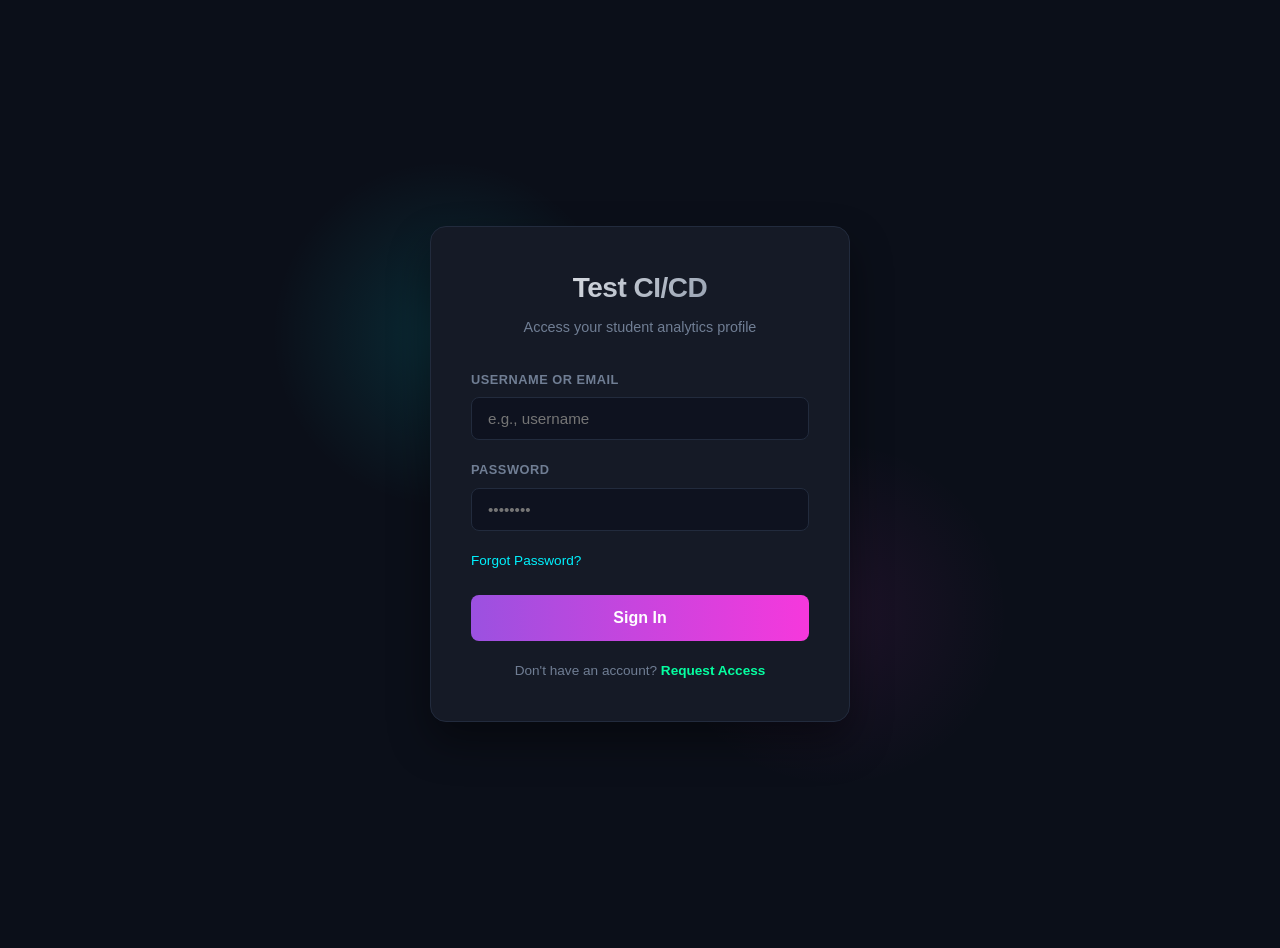
==== commit 1975b119: "chage relative to static" ====
--- a/index.html
+++ b/index.html
@@ -5,8 +5,8 @@
     <meta name="viewport" content="width=device-width, initial-scale=1.0">
     <title>Zone01- Profile</title>
     
-    <link rel="stylesheet" href="./style.css">
-    <script type="module"  src="/js/main.js"    ></script>
+    <link rel="stylesheet" href="style.css">
+    <script type="module"  src="js/main.js"    ></script>
 </head>
 <body >
     <div class="ui-root"></div>
